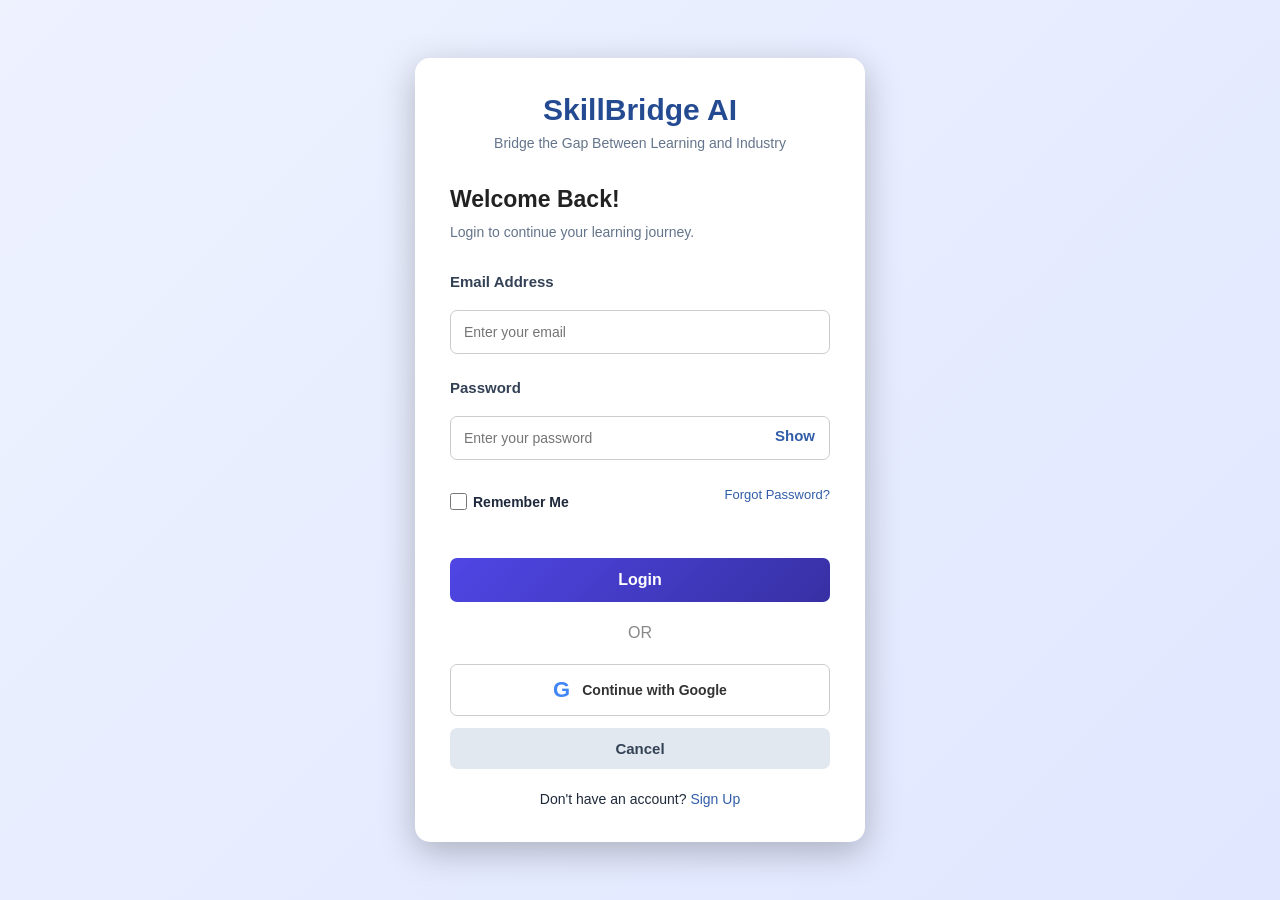
==== login.html @ 4a969015 "Add files via upload" ====
<!DOCTYPE html>
<html lang="en">
<head>
    <meta charset="UTF-8">
    <meta name="viewport" content="width=device-width, initial-scale=1.0">

    <title>Login | SkillBridge AI</title>

    <link rel="stylesheet" href="style.css">
</head>

<body>

    <div class="login-wrapper">

        <div class="login-box">

            <h1>SkillBridge AI</h1>
            <p class="subtitle">Bridge the Gap Between Learning and Industry</p>

            <h2>Welcome Back!</h2>
            <p class="description">Login to continue your learning journey.</p>

            <form action="/login" method="POST">

                <label for="email">Email Address</label>
                <input
                    type="email"
                    name="email"
                    id="email"
                    placeholder="Enter your email"
                    required
                >

                <label for="pass">Password</label>

                <div class="password-wrapper">
                    <input
                        type="password"
                        name="password"
                        id="pass"
                        placeholder="Enter your password"
                        required
                    >

                    <button
                        type="button"
                        class="toggle-password"
                        onclick="togglePassword()"
                    >Show</button>
                </div>

                <div class="options">
                    <label class="remember">
                        <input type="checkbox" name="remember">
                        Remember Me
                    </label>

                    <a href="/forgot-password">Forgot Password?</a>
                </div>

                <button type="submit" class="login-btn">
                    Login
                </button>

            </form>

            <div class="divider">
                <span>OR</span>
            </div>

            <a href="/auth/google" class="google-btn">
                <span class="google-icon">G</span>
                Continue with Google
            </a>

            <button
                type="reset"
                class="cancel-btn"
                onclick="document.querySelector('form').reset()"
            >
                Cancel
            </button>

            <p class="signup-text">
                Don't have an account?
                <a href="signup.html">Sign Up</a>
            </p>

        </div>

    </div>

    <script>
        function togglePassword() {
            const password = document.getElementById("pass");

            if (password.type === "password") {
                password.type = "text";
            } else {
                password.type = "password";
            }
        }
    </script>

</body>
</html>
---- style.css ----
* {
    margin: 0;
    padding: 0;
    box-sizing: border-box;
}

body {
    font-family: Arial, sans-serif;
    background: linear-gradient(135deg, #101a36, #263f75);
    min-height: 100vh;
    display: flex;
    justify-content: center;
    align-items: center;
    padding: 20px;
}

.login-wrapper {
    width: 100%;
    max-width: 450px;
}

.login-box {
    background: white;
    padding: 35px;
    border-radius: 15px;
    box-shadow: 0 10px 35px rgba(0,0,0,0.25);
}

.login-box h1 {
    text-align: center;
    color: #244b91;
    font-size: 30px;
    margin-bottom: 8px;
}

.subtitle {
    text-align: center;
    color: #777;
    font-size: 13px;
    margin-bottom: 30px;
}

.login-box h2 {
    color: #222;
    margin-bottom: 8px;
}

.description {
    color: #777;
    font-size: 14px;
    margin-bottom: 25px;
}

form label {
    display: block;
    font-weight: bold;
    font-size: 14px;
    margin-top: 15px;
}

input[type="email"],
input[type="password"],
.password-wrapper input {
    width: 100%;
    padding: 13px;
    margin-top: 8px;
    border: 1px solid #ccc;
    border-radius: 7px;
    outline: none;
    font-size: 14px;
}

input:focus {
    border-color: #315da8;
}

.password-wrapper {
    position: relative;
}

.password-wrapper input {
    padding-right: 65px;
}

.toggle-password {
    position: absolute;
    right: 8px;
    top: 12px;
    width: auto;
    padding: 7px;
    border: none;
    background: transparent;
    color: #315da8;
    cursor: pointer;
}

.options {
    display: flex;
    justify-content: space-between;
    align-items: center;
    margin: 18px 0;
    font-size: 13px;
    gap: 8px;
}

.remember {
    display: flex;
    align-items: center;
    gap: 6px;
}

.options a,
.signup-text a {
    color: #315da8;
    text-decoration: none;
}

.login-btn {
    width: 100%;
    padding: 13px;
    background: #315da8;
    color: white;
    border: none;
    border-radius: 7px;
    font-size: 16px;
    cursor: pointer;
}

.login-btn:hover {
    background: #1e3f7c;
}

.divider {
    text-align: center;
    margin: 22px 0;
    color: #888;
}

.google-btn {
    display: flex;
    align-items: center;
    justify-content: center;
    gap: 12px;
    width: 100%;
    padding: 12px;
    border: 1px solid #ccc;
    border-radius: 7px;
    text-decoration: none;
    color: #333;
    font-size: 14px;
    font-weight: bold;
}

.google-btn:hover {
    background: #f5f5f5;
}

.google-icon {
    color: #4285F4;
    font-size: 22px;
    font-weight: bold;
}

.cancel-btn {
    width: 100%;
    padding: 12px;
    margin-top: 15px;
    background: #e9e9e9;
    color: #333;
    border: none;
    border-radius: 7px;
    cursor: pointer;
}

.signup-text {
    text-align: center;
    margin-top: 22px;
    font-size: 14px;
}

@media (max-width: 480px) {
    .login-box {
        padding: 25px 20px;
    }
}

/* Signup Page */

.signup-wrapper {
    width: 100%;
    max-width: 450px;
}

.signup-box {
    background: white;
    padding: 35px;
    border-radius: 15px;
    box-shadow: 0 10px 35px rgba(0,0,0,0.25);
}

.signup-box h1 {
    text-align: center;
    color: #244b91;
    font-size: 30px;
    margin-bottom: 8px;
}

.signup-box h2 {
    color: #222;
    margin-bottom: 8px;
}

.signup-box .description {
    color: #777;
    font-size: 14px;
    margin-bottom: 25px;
}

.signup-btn {
    width: 100%;
    padding: 13px;
    background: #315da8;
    color: white;
    border: none;
    border-radius: 7px;
    font-size: 16px;
    cursor: pointer;
    margin-top: 22px;
}

.signup-btn:hover {
    background: #1e3f7c;
}

.login-text {
    text-align: center;
    margin-top: 22px;
    font-size: 14px;
}

.login-text a {
    color: #315da8;
    text-decoration: none;
    font-weight: bold;
}


/* ===== GENERAL STYLING ===== */

* {
    margin: 0;
    padding: 0;
    box-sizing: border-box;
}

body {
    font-family: 'Segoe UI', Arial, sans-serif;
    background: linear-gradient(135deg, #eef2ff, #e0e7ff);
    min-height: 100vh;
    padding: 40px 15px;
    color: #1e293b;
}

/* ===== FORM WRAPPER ===== */

.form-wrapper {
    width: 100%;
    display: flex;
    justify-content: center;
    align-items: center;
}

.form-box {
    background: #ffffff;
    width: 100%;
    max-width: 750px;
    padding: 40px;
    border-radius: 18px;
    box-shadow: 0 10px 35px rgba(0, 0, 0, 0.10);
}

/* ===== HEADINGS ===== */

h1 {
    text-align: center;
    font-size: 32px;
    color: #4338ca;
    margin-bottom: 8px;
    font-weight: 700;
}

.subtitle {
    text-align: center;
    color: #64748b;
    font-size: 14px;
    margin-bottom: 35px;
}

h2 {
    color: #312e81;
    font-size: 23px;
    margin-bottom: 10px;
}

.description {
    color: #64748b;
    font-size: 14px;
    margin-bottom: 30px;
    line-height: 1.6;
}

/* ===== FORM LABELS ===== */

form > label {
    display: block;
    font-weight: 600;
    font-size: 15px;
    margin-top: 25px;
    margin-bottom: 12px;
    color: #334155;
}

/* ===== INPUT FIELDS ===== */

input[type="text"],
textarea,
select {
    width: 100%;
    padding: 13px 15px;
    border: 1px solid #cbd5e1;
    border-radius: 9px;
    font-size: 14px;
    font-family: inherit;
    outline: none;
    background: #ffffff;
    transition: 0.3s;
}

input[type="text"]:focus,
textarea:focus,
select:focus {
    border-color: #6366f1;
    box-shadow: 0 0 0 3px rgba(99, 102, 241, 0.12);
}

textarea {
    min-height: 110px;
    resize: vertical;
    line-height: 1.6;
}

select {
    cursor: pointer;
}

/* ===== RADIO AND CHECKBOX GROUPS ===== */

.radio-group,
.checkbox-group {
    background: #f8faff;
    padding: 16px;
    border: 1px solid #e2e8f0;
    border-radius: 10px;
    margin-bottom: 20px;
}

.radio-group label,
.checkbox-group label {
    display: flex;
    align-items: center;
    gap: 10px;
    margin: 12px 0;
    color: #475569;
    font-size: 14px;
    cursor: pointer;
}

input[type="radio"],
input[type="checkbox"] {
    width: 17px;
    height: 17px;
    accent-color: #4f46e5;
    cursor: pointer;
}

/* ===== BUTTONS ===== */

button {
    cursor: pointer;
    border: none;
    border-radius: 9px;
    font-size: 15px;
    font-weight: 600;
    padding: 13px 20px;
    transition: 0.3s;
}

.login-btn {
    width: 100%;
    margin-top: 30px;
    background: linear-gradient(135deg, #4f46e5, #3730a3);
    color: white;
}

.login-btn:hover {
    background: linear-gradient(135deg, #3730a3, #312e81);
    transform: translateY(-2px);
}

.cancel-btn {
    width: 100%;
    margin-top: 12px;
    background: #e2e8f0;
    color: #334155;
}

.cancel-btn:hover {
    background: #cbd5e1;
}

#watchVideo {
    background: #4f46e5;
    color: white;
    margin-top: 15px;
}

#watchVideo:hover {
    background: #3730a3;
}

/* ===== HIDDEN ELEMENTS ===== */

.hidden {
    display: none !important;
}

/* ===== VIDEO POPUP ===== */

.modal {
    display: none;
    position: fixed;
    inset: 0;
    z-index: 1000;
    background: rgba(15, 23, 42, 0.8);
    justify-content: center;
    align-items: center;
    padding: 20px;
}

.modal-content {
    background: white;
    width: 100%;
    max-width: 650px;
    padding: 30px;
    border-radius: 15px;
    text-align: center;
    box-shadow: 0 15px 40px rgba(0, 0, 0, 0.25);
}

.modal-content h2 {
    margin-bottom: 20px;
}

.modal-content iframe {
    width: 100%;
    height: 330px;
    border: none;
    border-radius: 10px;
    margin-bottom: 15px;
}

.modal-content p {
    color: #64748b;
    font-size: 14px;
    line-height: 1.6;
    margin-bottom: 15px;
}

#closeVideo {
    background: #4f46e5;
    color: white;
    width: 100%;
}

#closeVideo:hover {
    background: #3730a3;
}

/* ===== RESPONSIVE DESIGN ===== */

@media screen and (max-width: 600px) {

    body {
        padding: 15px 10px;
    }

    .form-box {
        padding: 22px 18px;
    }

    h1 {
        font-size: 26px;
    }

    h2 {
        font-size: 20px;
    }

    .subtitle {
        font-size: 12px;
    }

    .modal-content {
        padding: 20px;
    }

    .modal-content iframe {
        height: 220px;
    }
}


/* DASHBOARD DESIGN */

.dashboard-container {
    display: flex;
    min-height: 100vh;
    background: #f3f6fc;
    width: 100%;
}

.sidebar {
    width: 250px;
    background: #172b50;
    color: white;
    padding: 25px 18px;
    display: flex;
    flex-direction: column;
}

.sidebar h2 {
    margin-bottom: 35px;
    font-size: 23px;
}

.sidebar nav {
    display: flex;
    flex-direction: column;
    gap: 12px;
}

.sidebar nav a,
.logout {
    color: white;
    text-decoration: none;
    padding: 12px;
    border-radius: 7px;
}

.sidebar nav a:hover,
.logout:hover {
    background: #315da8;
}

.logout {
    margin-top: auto;
    background: #a83b45;
    text-align: center;
}

.main-content {
    flex: 1;
    padding: 35px;
    min-width: 0;
}

.dashboard-header {
    margin-bottom: 25px;
}

.dashboard-header h1 {
    color: #172b50;
    margin-bottom: 8px;
}

.dashboard-header p {
    color: #777;
}

.welcome-card {
    background: linear-gradient(120deg, #244b91, #557fd0);
    color: white;
    padding: 30px;
    border-radius: 12px;
    margin-bottom: 25px;
}

.welcome-card h2 {
    margin-bottom: 12px;
}

.dashboard-grid {
    display: grid;
    grid-template-columns: repeat(3, 1fr);
    gap: 20px;
    margin-bottom: 25px;
}

.dashboard-card,
.content-card {
    background: white;
    padding: 22px;
    border-radius: 10px;
    box-shadow: 0 3px 12px rgba(0,0,0,0.06);
}

.dashboard-card h3 {
    color: #777;
    font-size: 15px;
    margin-bottom: 12px;
}

.dashboard-card p {
    color: #244b91;
    font-size: 18px;
    font-weight: bold;
}

.content-card {
    margin-bottom: 25px;
}

.content-card h2 {
    color: #244b91;
    margin-bottom: 15px;
}

.content-card p {
    color: #666;
    line-height: 1.7;
}

.roadmap-item {
    padding: 17px;
    border-left: 4px solid #315da8;
    background: #f5f7fc;
    margin-top: 15px;
    border-radius: 5px;
}

.roadmap-item h3 {
    color: #244b91;
    margin-bottom: 7px;
}

footer {
    text-align: center;
    padding: 20px;
    color: #777;
}

@media (max-width: 800px) {

    .dashboard-container {
        flex-direction: column;
    }

    .sidebar {
        width: 100%;
    }

    .sidebar nav {
        flex-direction: row;
        flex-wrap: wrap;
    }

    .logout {
        margin-top: 20px;
    }

    .dashboard-grid {
        grid-template-columns: 1fr;
    }

    .main-content {
        padding: 20px;
    }

}
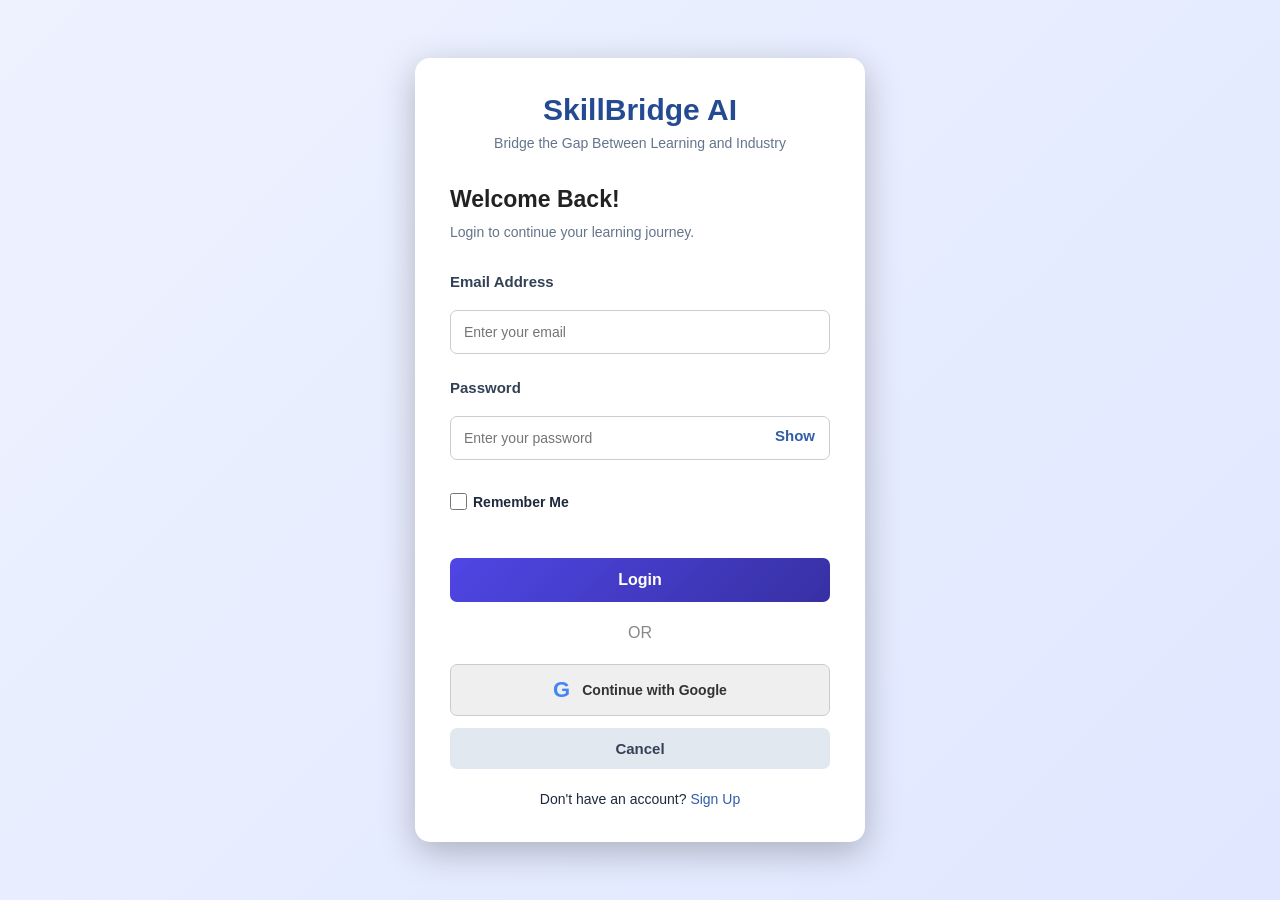
==== commit fe1ae860: "Add files via upload" ====
--- a/login.html
+++ b/login.html
@@ -4,105 +4,145 @@
 <head>
     <meta charset="UTF-8">
     <meta name="viewport" content="width=device-width, initial-scale=1.0">
-
     <title>Login | SkillBridge AI</title>
-
     <link rel="stylesheet" href="style.css">
 </head>
-
 <body>
 
-    <div class="login-wrapper">
+<div class="login-wrapper">
+    <div class="login-box">
 
-        <div class="login-box">
+        <h1>SkillBridge AI</h1>
+        <p class="subtitle">Bridge the Gap Between Learning and Industry</p>
 
-            <h1>SkillBridge AI</h1>
-            <p class="subtitle">Bridge the Gap Between Learning and Industry</p>
+        <h2>Welcome Back!</h2>
+        <p class="description">Login to continue your learning journey.</p>
 
-            <h2>Welcome Back!</h2>
-            <p class="description">Login to continue your learning journey.</p>
+        <form id="loginForm">
 
-            <form action="/login" method="POST">
+            <label for="email">Email Address</label>
+            <input type="email" id="email"
+                   placeholder="Enter your email" required>
 
-                <label for="email">Email Address</label>
-                <input
-                    type="email"
-                    name="email"
-                    id="email"
-                    placeholder="Enter your email"
-                    required
-                >
+            <label for="pass">Password</label>
 
-                <label for="pass">Password</label>
+            <div class="password-wrapper">
+                <input type="password" id="pass"
+                       placeholder="Enter your password" required>
 
-                <div class="password-wrapper">
-                    <input
-                        type="password"
-                        name="password"
-                        id="pass"
-                        placeholder="Enter your password"
-                        required
-                    >
-
-                    <button
-                        type="button"
-                        class="toggle-password"
-                        onclick="togglePassword()"
-                    >Show</button>
-                </div>
-
-                <div class="options">
-                    <label class="remember">
-                        <input type="checkbox" name="remember">
-                        Remember Me
-                    </label>
-
-                    <a href="/forgot-password">Forgot Password?</a>
-                </div>
-
-                <button type="submit" class="login-btn">
-                    Login
-                </button>
-
-            </form>
-
-            <div class="divider">
-                <span>OR</span>
+                <button type="button" class="toggle-password"
+                        id="togglePassword">Show</button>
             </div>
 
-            <a href="/auth/google" class="google-btn">
-                <span class="google-icon">G</span>
-                Continue with Google
-            </a>
+            <div class="options">
+                <label class="remember">
+                    <input type="checkbox" id="remember">
+                    Remember Me
+                </label>
+            </div>
 
-            <button
-                type="reset"
-                class="cancel-btn"
-                onclick="document.querySelector('form').reset()"
-            >
-                Cancel
+            <button type="submit" class="login-btn" id="loginBtn">
+                Login
             </button>
 
-            <p class="signup-text">
-                Don't have an account?
-                <a href="signup.html">Sign Up</a>
-            </p>
+        </form>
 
-        </div>
+        <div class="divider">OR</div>
+
+        <button type="button" class="google-btn" id="googleLogin">
+            <span class="google-icon">G</span>
+            Continue with Google
+        </button>
+
+        <button type="button" class="cancel-btn" id="cancelBtn">
+            Cancel
+        </button>
+
+        <p class="signup-text">
+            Don't have an account?
+            <a href="Signup.html">Sign Up</a>
+        </p>
 
     </div>
+</div>
 
-    <script>
-        function togglePassword() {
-            const password = document.getElementById("pass");
+<script>
+const loginForm = document.getElementById("loginForm");
+const password = document.getElementById("pass");
+const togglePassword = document.getElementById("togglePassword");
 
-            if (password.type === "password") {
-                password.type = "text";
-            } else {
-                password.type = "password";
-            }
+togglePassword.addEventListener("click", function() {
+    password.type = password.type === "password" ? "text" : "password";
+    this.textContent = password.type === "password" ? "Show" : "Hide";
+});
+
+// Backend Login API
+loginForm.addEventListener("submit", async function(event) {
+    event.preventDefault();
+
+    const email = document.getElementById("email").value.trim();
+    const pass = password.value;
+    const loginBtn = document.getElementById("loginBtn");
+
+    if (!email || !pass) {
+        alert("Please enter email and password.");
+        return;
+    }
+
+    loginBtn.disabled = true;
+    loginBtn.textContent = "Logging in...";
+
+    try {
+        const response = await fetch("http://127.0.0.1:5000/api/login", {
+            method: "POST",
+            headers: {
+                "Content-Type": "application/json"
+            },
+            credentials: "include",
+            body: JSON.stringify({
+                email: email,
+                password: pass
+            })
+        });
+
+        const data = await response.json();
+
+        if (!response.ok) {
+            alert(data.error || "Login failed.");
+            return;
         }
-    </script>
+
+        sessionStorage.setItem("loggedIn", "true");
+        sessionStorage.setItem("loginEmail", data.student.email);
+        sessionStorage.setItem("studentData", JSON.stringify({
+            id: data.student.id,
+            name: data.student.name,
+            email: data.student.email
+        }));
+
+        alert("Login successful!");
+
+        window.location.href = "form.html";
+
+    } catch (error) {
+        console.error(error);
+        alert("Backend connection failed. Please start Flask server.");
+    } finally {
+        loginBtn.disabled = false;
+        loginBtn.textContent = "Login";
+    }
+});
+
+document.getElementById("cancelBtn").addEventListener("click", function() {
+    loginForm.reset();
+    password.type = "password";
+    togglePassword.textContent = "Show";
+});
+
+document.getElementById("googleLogin").addEventListener("click", function() {
+    alert("Google authentication is not configured yet.");
+});
+</script>
 
 </body>
 </html>
--- a/style.css
+++ b/style.css
@@ -688,3 +688,209 @@
     }
 
 }
+
+/* Dashboard Layout Fix */
+
+body:has(.dashboard-container) {
+    display: block;
+    padding: 0;
+    min-height: 100vh;
+}
+
+.dashboard-container {
+    width: 100%;
+    min-height: 100vh;
+}
+
+.skill-level-item {
+    display: flex;
+    flex-direction: column;
+    gap: 8px;
+    margin: 15px 0;
+}
+
+.skill-level-select {
+    max-width: 350px;
+    padding: 12px;
+    border: 1px solid #cbd5e1;
+    border-radius: 8px;
+}
+
+#analyzeSkills {
+    background: #315da8;
+    color: white;
+    margin-top: 20px;
+}
+
+#analyzeSkills:hover {
+    background: #1e3f7c;
+}
+
+.resume-document {
+    display: block !important;
+    width: 100%;
+    max-width: 750px;
+    min-height: 900px;
+    padding: 40px;
+    margin: 25px auto;
+    background: #ffffff !important;
+    color: #222222 !important;
+    font-family: Arial, sans-serif;
+    line-height: 1.7;
+}
+
+.resume-document h1 {
+    color: #244b91;
+    text-align: left;
+    margin-bottom: 10px;
+}
+
+.resume-document h2 {
+    color: #244b91;
+    margin-top: 25px;
+    border-bottom: 1px solid #cccccc;
+    padding-bottom: 5px;
+}
+
+.resume-document p {
+    color: #333333;
+    white-space: normal;
+    overflow-wrap: anywhere;
+}
+
+/* RESUME PREVIEW */
+
+.resume-document {
+    display: block;
+    background: #ffffff;
+    color: #111111;
+    padding: 30px;
+    margin-top: 25px;
+    border: 1px solid #dddddd;
+    border-radius: 8px;
+    font-family: Arial, sans-serif;
+    line-height: 1.6;
+    overflow-wrap: anywhere;
+}
+
+.resume-document h1 {
+    color: #172b50;
+    font-size: 28px;
+    text-align: left;
+    margin-bottom: 8px;
+}
+
+.resume-document h2 {
+    color: #244b91;
+    font-size: 17px;
+    margin-top: 22px;
+    margin-bottom: 8px;
+    border-bottom: 1px solid #cccccc;
+    padding-bottom: 5px;
+}
+
+.resume-document p {
+    color: #222222;
+    font-size: 14px;
+    margin-bottom: 10px;
+}
+
+#downloadResume {
+    background: #244b91;
+    color: white;
+    margin-top: 20px;
+}
+
+#downloadResume:disabled {
+    opacity: 0.6;
+    cursor: wait;
+}
+
+
+/* FINAL RESUME PDF FIX */
+
+.resume-document {
+    display: block !important;
+    width: 100%;
+    max-width: 750px;
+    min-height: auto;
+    padding: 35px;
+    margin: 25px auto;
+    background: #ffffff !important;
+    color: #222222 !important;
+    font-family: Arial, sans-serif;
+    line-height: 1.5;
+    overflow: visible;
+    overflow-wrap: break-word;
+    word-break: normal;
+}
+
+.resume-document h1 {
+    font-size: 26px;
+    color: #172b50 !important;
+    text-align: center;
+    word-break: normal;
+}
+
+.resume-document h2 {
+    font-size: 16px;
+    color: #244b91 !important;
+    margin-top: 18px;
+    border-bottom: 1px solid #cccccc;
+    padding-bottom: 5px;
+    word-break: normal;
+}
+
+.resume-document p {
+    color: #222222 !important;
+    font-size: 13px;
+    white-space: pre-wrap;
+    overflow-wrap: break-word;
+    word-break: normal;
+}
+
+.resume-contact {
+    text-align: center;
+}
+
+.sidebar-nav {
+    display: flex;
+    flex-direction: column;
+    gap: 12px;
+    margin-top: 25px;
+}
+
+.sidebar-nav a {
+    display: block;
+    color: white;
+    text-decoration: none;
+    padding: 13px 15px;
+    border-radius: 8px;
+    transition: 0.3s;
+}
+
+.sidebar-nav a:hover {
+    background: #315da8;
+    transform: translateX(5px);
+}
+
+.sidebar {
+    min-height: 100vh;
+    position: sticky;
+    top: 0;
+    height: 100vh;
+}
+
+@media(max-width:800px) {
+    .sidebar {
+        position: relative;
+        height: auto;
+        min-height: auto;
+    }
+
+    .sidebar-nav {
+        flex-direction: row;
+        flex-wrap: wrap;
+    }
+}
+
